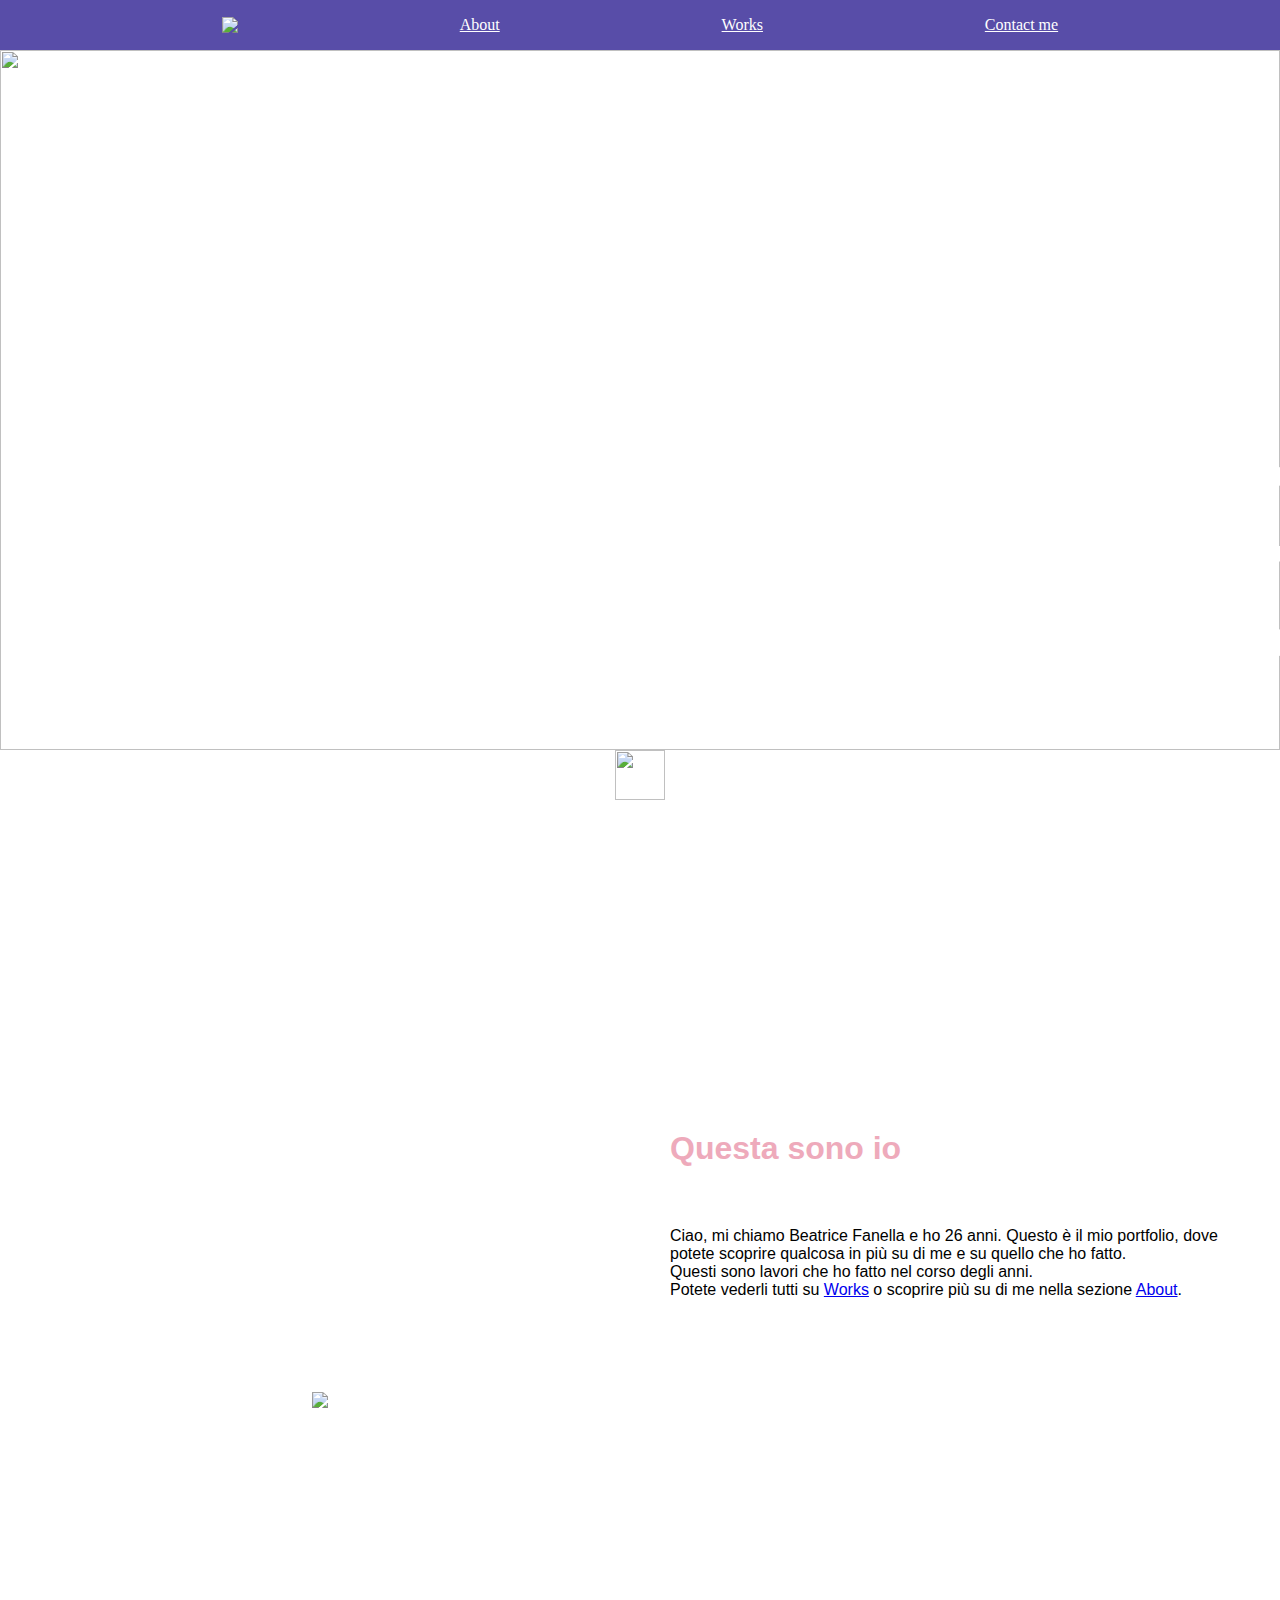
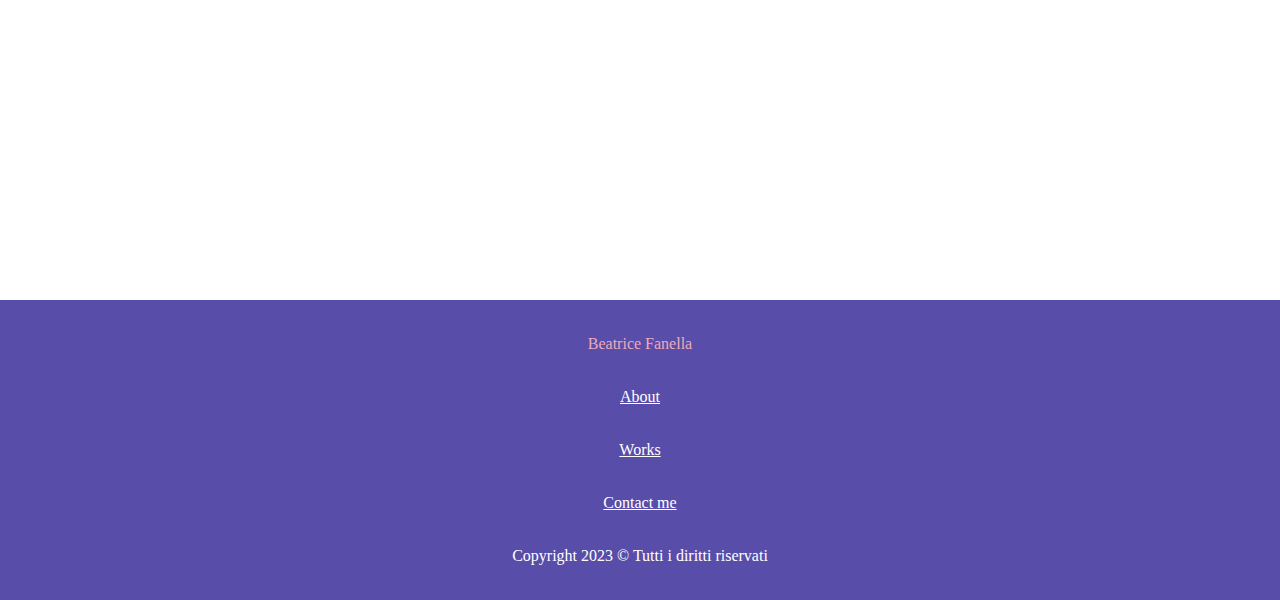
==== index.html @ 659e9cc7 "added About and Works page" ====
<!DOCTYPE html>
<html lang="en">
  <head>
    <meta charset="UTF-8" />
    <meta http-equiv="X-UA-Compatible" content="IE=edge" />
    <meta name="viewport" content="width=device-width, initial-scale=1.0" />
    <title>Beatrice</title>
    <link rel="stylesheet" href="style.css" />
  </head>
  <body>
    <div class="navbar">
      <img src="logo-sito-web-png-24.png" />

      <a href="about.html"> About </a>
      <a href="works.html"> Works</a>
      <a href="#"> Contact me </a>
    </div>
    <div class="main-picture">
      <p>Beatrice</p>
      <img src="donut end level 2 front view.png" />
    </div>
    <div class="arrow">
      <img src="arrow24px.png" />
    </div>
    <div class="main-presentation">
      <div class="presentation1">
        <img src="Screenshot_20220324-093300_Instagram.jpg" />
      </div>
      <div class="presentation2">
        <h1>Questa sono io</h1>
        <p>
          Ciao, mi chiamo Beatrice Fanella e ho 26 anni. Questo è il mio
          portfolio, dove potete scoprire qualcosa in più su di me e su quello
          che ho fatto. <br />
          Questi sono lavori che ho fatto nel corso degli anni. <br />
          Potete vederli tutti su <a href="works.html"> Works</a> o scoprire più
          su di me nella sezione <a href="about.html"> About</a>.
        </p>
      </div>
    </div>
    <div class="footer">
      <p>Beatrice Fanella</p>
      <a href="about.html"> About </a>
      <a href="#"> Works </a>
      <a href="#"> Contact me </a>
      <p style="color: white">Copyright 2023 © Tutti i diritti riservati</p>
    </div>
  </body>
</html>
---- style.css ----
* {
  padding: 0;
  margin: 0;
}
.navbar {
  background-color: #584da8;
  width: 100%;
  height: 50px;
  display: flex;
  flex-direction: row;
  justify-content: space-evenly;
  align-items: center;
}
.navbar > a {
  color: white;
}
.navbar > p {
  color: white;
}

.main-picture {
  background-color: white;
  width: 100%;
  height: 700px;
  position: relative;
}
.main-picture > img {
  object-fit: cover;
  width: 100%;
  height: 100%;
}
.main-picture > p {
  position: absolute;
  bottom: 0px;
  left: 50px;
  font-size: 400px;
  color: white;
}
.arrow {
  width: 100%;
  display: flex;
  flex-direction: row;
  justify-content: space-evenly;
  align-items: center;
}
.arrow > img {
  width: 50px;
  height: 50px;
}
.main-presentation {
  width: 100%;
  height: 600px;
  display: flex;
  padding-top: 300px;
  padding-bottom: 200px;
}
.presentation1 {
  width: 50%;
  height: 600px;
  display: flex;
  justify-content: center;
  align-items: center;
}
.presentation2 {
  width: 50%;
  height: 600px;
}
.presentation1 > img {
  max-width: 100%;
  max-height: 100%;
  object-fit: cover;
}
.presentation2 > h1 {
  color: #eeaabb;
  padding: 30px;
}
.presentation2 > p {
  padding: 30px;
  /* border: 1px solid #eeaabb;
  padding-right: 30px; */
}
.footer {
  background-color: #584da8;
  width: 100%;
  height: 300px;
  display: flex;
  flex-direction: column;
  justify-content: space-evenly;
  align-items: center;
}
.footer > a {
  color: white;
}
.footer > p {
  color: #eeaabb;
}
.about-section {
  width: 100%;
  height: 600px;
  padding-top: 40px;
  border: 1px solid red;
  display: flex;
}
.about-section-1 {
  width: 50%;
  height: 600px;
  display: flex;
  justify-content: space-evenly;
}
.about-section-2 {
  width: 50%;
  padding: 30px;
}
.about-section-1 > img {
  position: relative;
}
.decoration {
  position: absolute;
  width: 50px;
  height: 50px;
  background-color: #eeaabb;
  top: 670px;
  left: 560px;
}
h1 {
  color: #eeaabb;
}
p,
h1 {
  font-family: sans-serif;
}
.main-picture > p {
  font-family: serif;
}
.footer > p {
  font-family: serif;
}
.work-section {
  width: 100%;
  height: 100%;
  border: 1px solid red;
  display: flex;
  flex-direction: column;
  justify-content: space-evenly;
  align-items: center;
  padding: 10px;
}
.work-section > img {
  width: 50%;
  height: 50%;
}
.work-section > p {
  padding-top: 10px;
  padding-bottom: 10px;
}
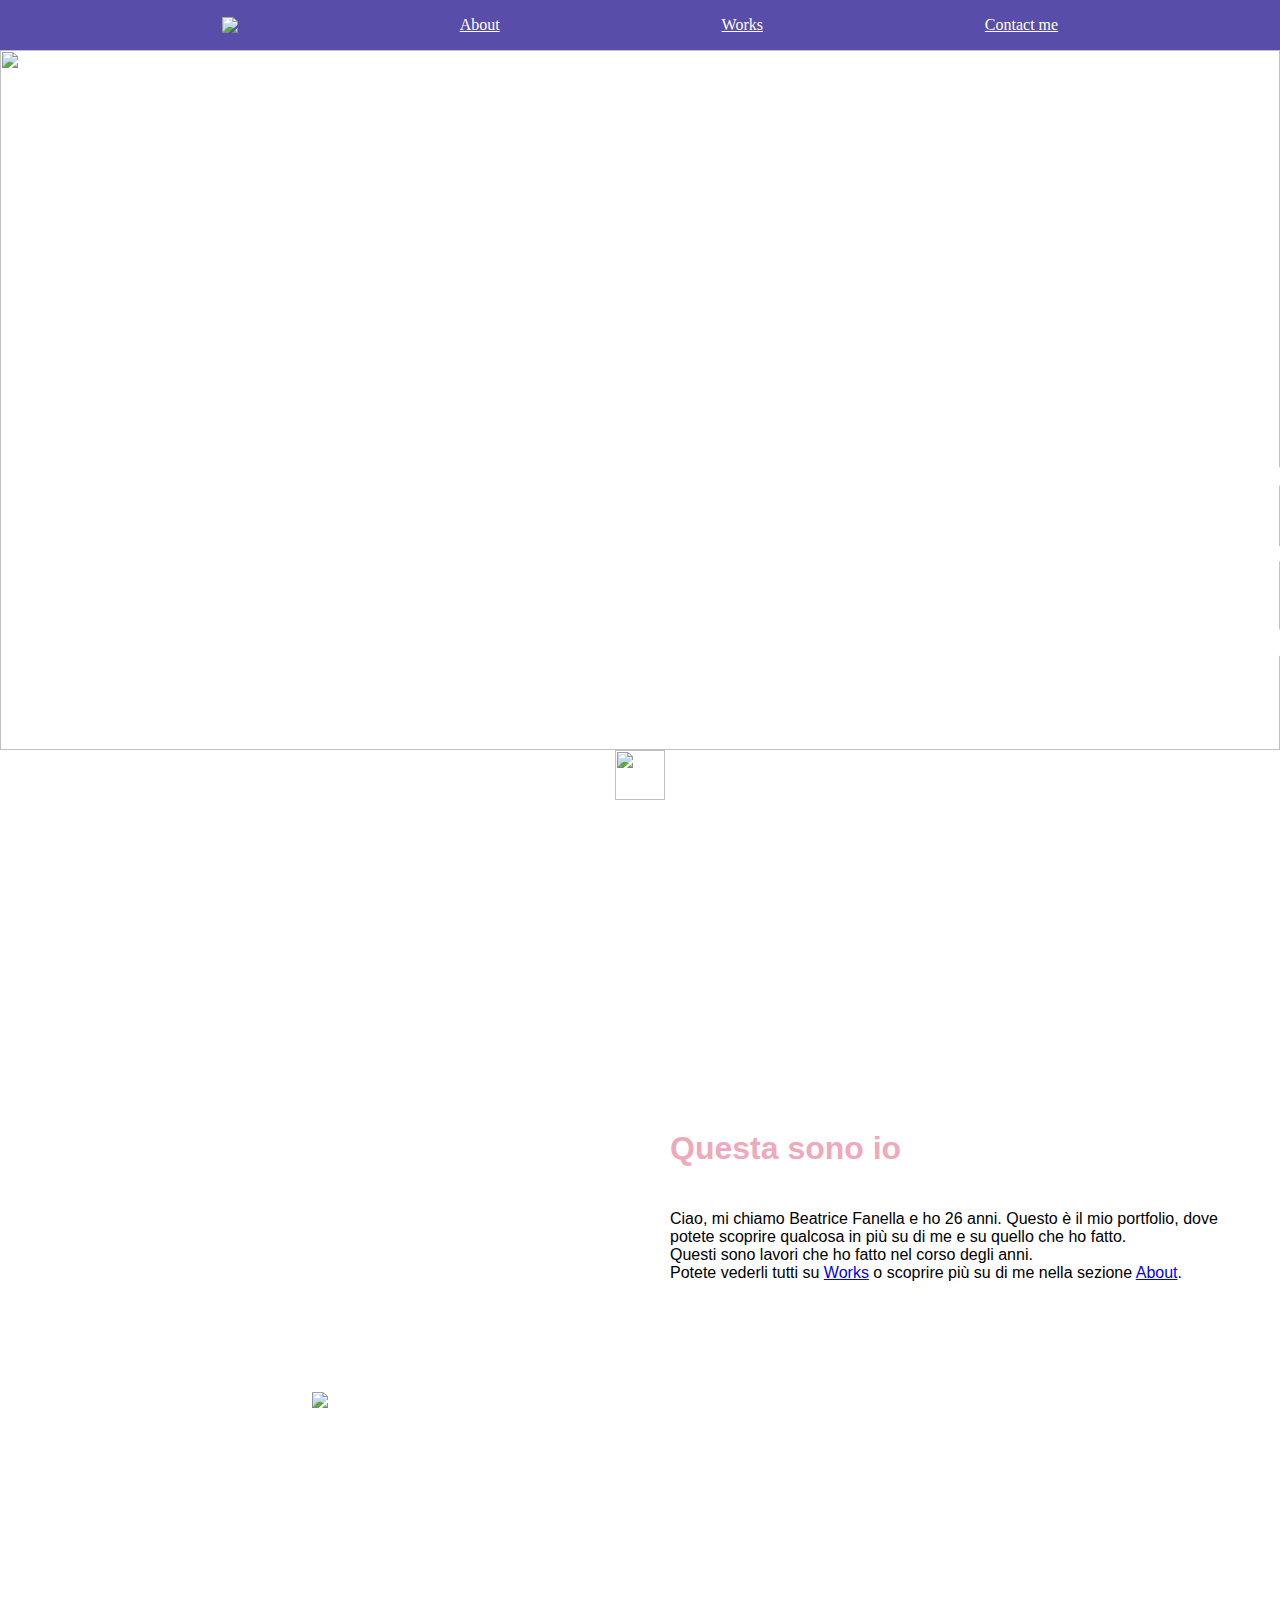
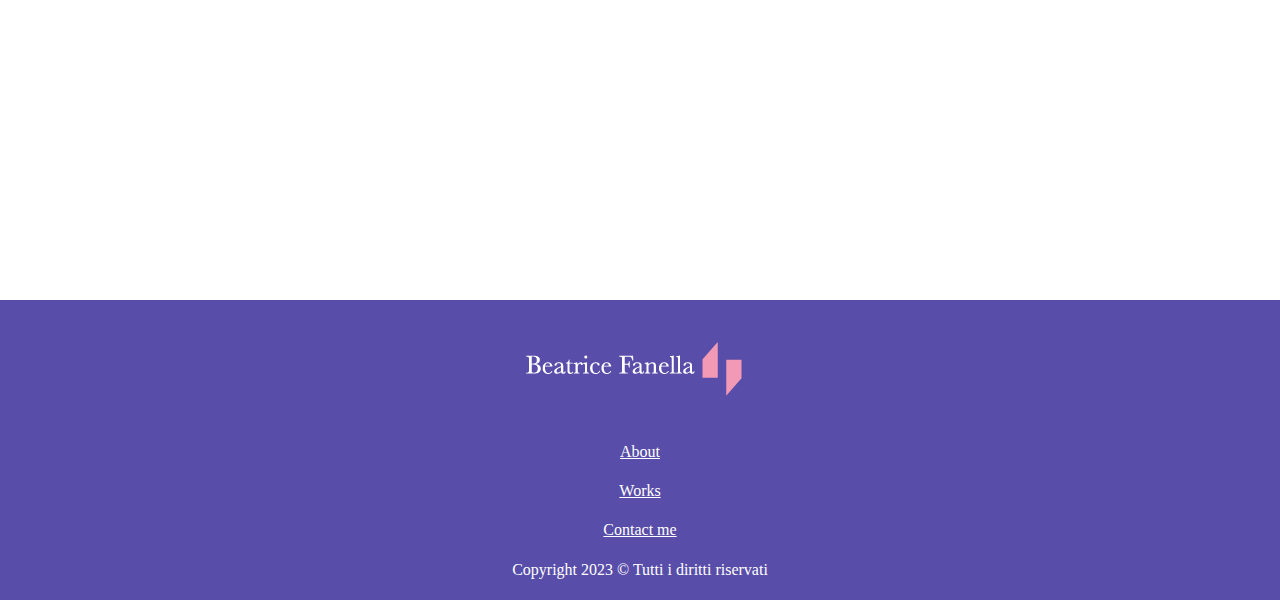
==== commit 11168951: "added readme + added Contact me page (unfinished)" ====
--- a/index.html
+++ b/index.html
@@ -10,10 +10,9 @@
   <body>
     <div class="navbar">
       <img src="logo-sito-web-png-24.png" />
-
       <a href="about.html"> About </a>
       <a href="works.html"> Works</a>
-      <a href="#"> Contact me </a>
+      <a href="contactme.html"> Contact me </a>
     </div>
     <div class="main-picture">
       <p>Beatrice</p>
@@ -39,7 +38,7 @@
       </div>
     </div>
     <div class="footer">
-      <p>Beatrice Fanella</p>
+      <img src="logo-sito-web-per-web.png" />
       <a href="about.html"> About </a>
       <a href="#"> Works </a>
       <a href="#"> Contact me </a>
--- a/style.css
+++ b/style.css
@@ -98,8 +98,8 @@
   width: 100%;
   height: 600px;
   padding-top: 40px;
-  border: 1px solid red;
-  display: flex;
+  display: flex;
+  padding-bottom: 100px;
 }
 .about-section-1 {
   width: 50%;
@@ -122,6 +122,9 @@
   top: 670px;
   left: 560px;
 }
+.about-section-2 > p {
+  max-width: 75%;
+}
 h1 {
   color: #eeaabb;
 }
@@ -138,7 +141,6 @@
 .work-section {
   width: 100%;
   height: 100%;
-  border: 1px solid red;
   display: flex;
   flex-direction: column;
   justify-content: space-evenly;
@@ -153,3 +155,56 @@
   padding-top: 10px;
   padding-bottom: 10px;
 }
+.main-section-cm {
+  width: 100%;
+  /* height: 600px; */
+  border: 1px solid red;
+  display: flex;
+  padding-top: 30px;
+}
+.cm-form {
+  width: 50%;
+  display: flex;
+  flex-direction: column;
+  justify-content: space-evenly;
+  padding: 30px;
+  border: 1px solid blue;
+}
+.cm-form > input,
+h1 {
+  width: 50%;
+  height: 20px;
+}
+.cm-image {
+  width: 50%;
+  height: 600px;
+  display: flex;
+  justify-content: space-evenly;
+  align-items: center;
+  border: 1px solid green;
+}
+.cm-form > textarea {
+  width: 50%;
+  height: 50px;
+}
+.cm-form > button {
+  width: 50px;
+  height: 30px;
+  background-color: #584da8;
+  color: white;
+  cursor: pointer;
+}
+.cm-image > img {
+  max-width: 50%;
+  max-height: 70%;
+  border: 1px solid black;
+}
+.cm-icons {
+  border: 1px solid crimson;
+  display: flex;
+  flex-direction: row;
+  justify-content: space-evenly;
+  align-items: center;
+  padding-top: 30px;
+  padding-bottom: 30px;
+}
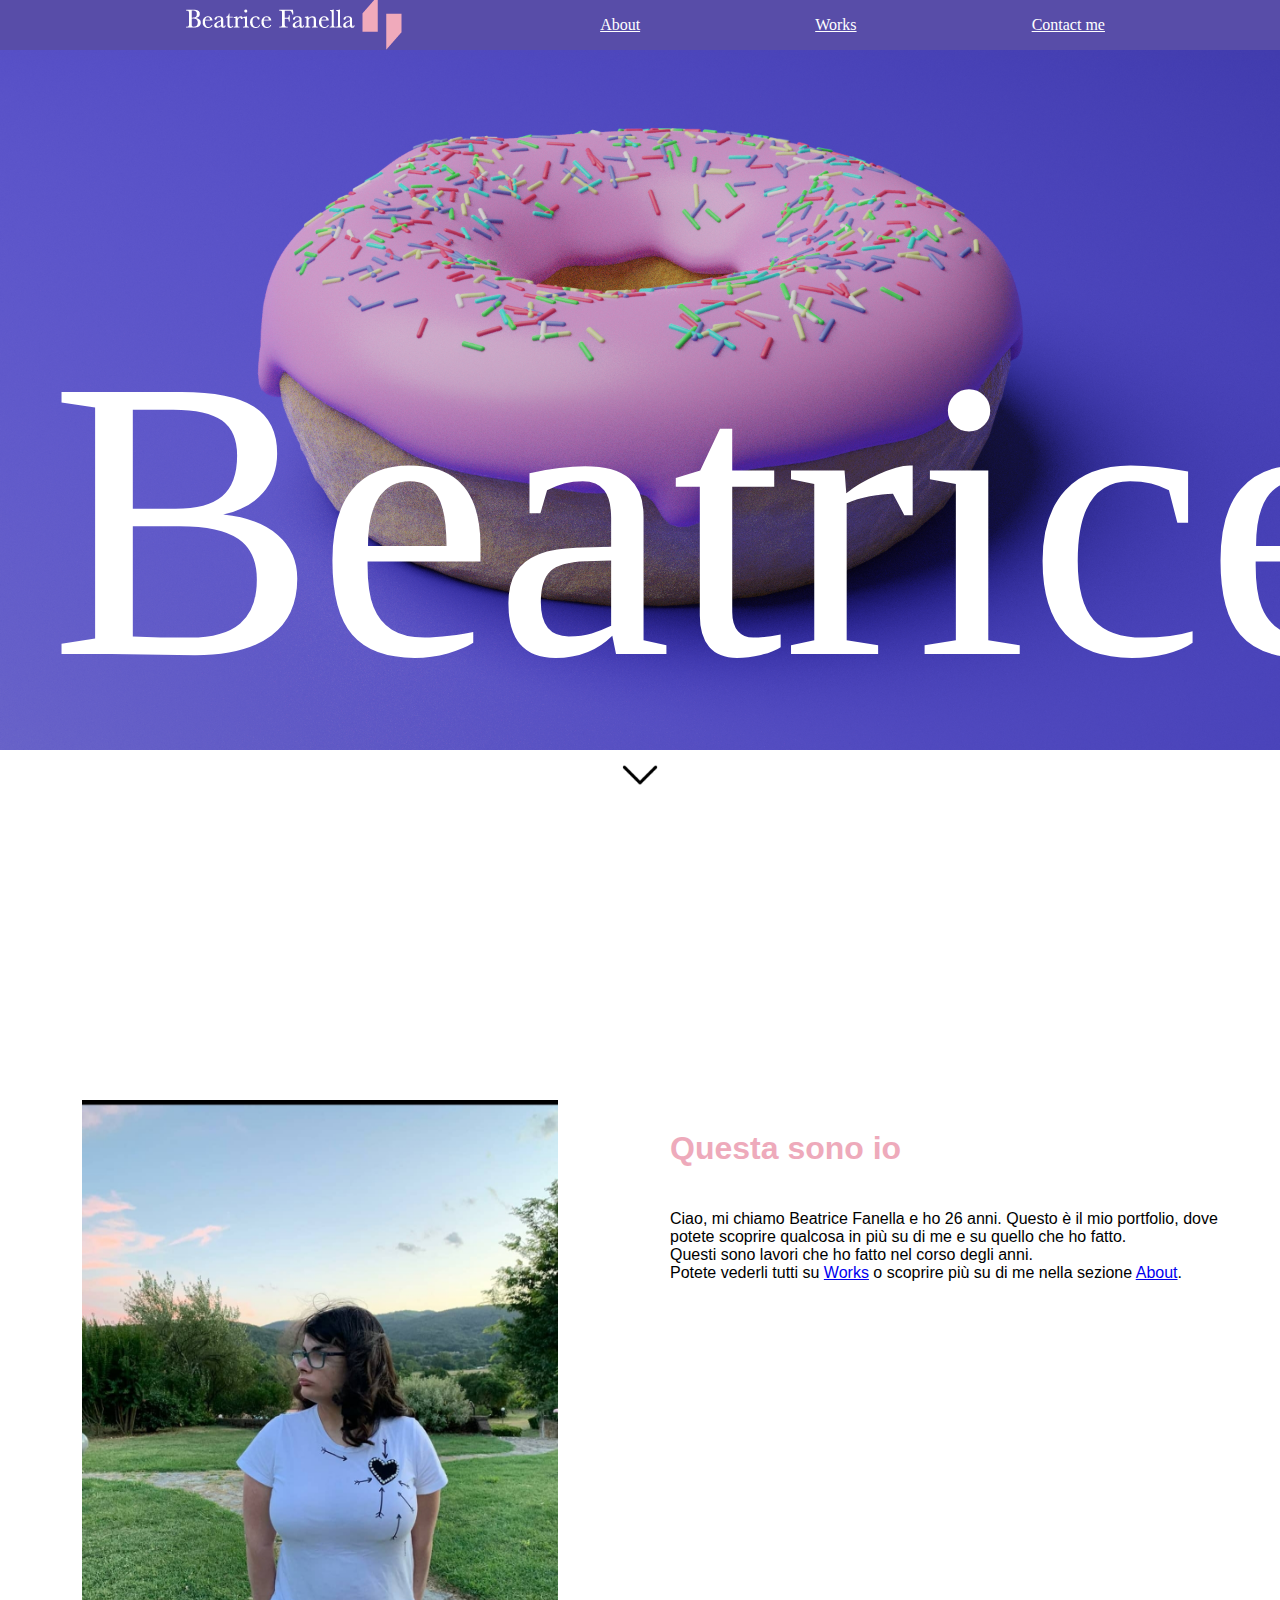
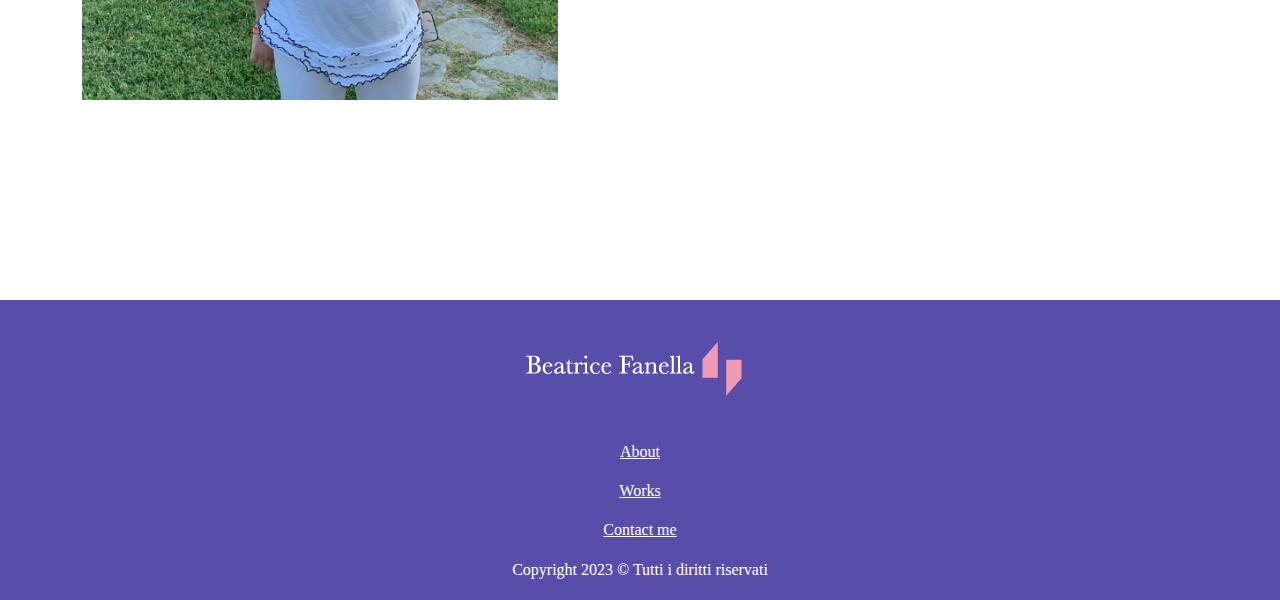
==== commit 5a1329c5: "updated navbar + created folders + fixed credits section" ====
--- a/index.html
+++ b/index.html
@@ -9,21 +9,21 @@
   </head>
   <body>
     <div class="navbar">
-      <img src="logo-sito-web-png-24.png" />
+      <img src="Icons/logo-sito-web-png-24.png" />
       <a href="about.html"> About </a>
       <a href="works.html"> Works</a>
       <a href="contactme.html"> Contact me </a>
     </div>
     <div class="main-picture">
       <p>Beatrice</p>
-      <img src="donut end level 2 front view.png" />
+      <img src="Images/donut end level 2 front view.png" />
     </div>
     <div class="arrow">
-      <img src="arrow24px.png" />
+      <img src="Icons/arrow24px.png" />
     </div>
     <div class="main-presentation">
       <div class="presentation1">
-        <img src="Screenshot_20220324-093300_Instagram.jpg" />
+        <img src="Images/Screenshot_20220324-093300_Instagram.jpg" />
       </div>
       <div class="presentation2">
         <h1>Questa sono io</h1>
@@ -38,10 +38,10 @@
       </div>
     </div>
     <div class="footer">
-      <img src="logo-sito-web-per-web.png" />
+      <img src="Icons//logo-sito-web-per-web.png" />
       <a href="about.html"> About </a>
-      <a href="#"> Works </a>
-      <a href="#"> Contact me </a>
+      <a href="works.html"> Works </a>
+      <a href="contactme.html"> Contact me </a>
       <p style="color: white">Copyright 2023 © Tutti i diritti riservati</p>
     </div>
   </body>
--- a/style.css
+++ b/style.css
@@ -96,31 +96,40 @@
 }
 .about-section {
   width: 100%;
-  height: 600px;
+  min-height: 600px;
   padding-top: 40px;
   display: flex;
   padding-bottom: 100px;
 }
+
+@media only screen and (max-width: 768px) {
+  .about-section {
+    flex-direction: column;
+  }
+}
 .about-section-1 {
   width: 50%;
   height: 600px;
   display: flex;
   justify-content: space-evenly;
+  position: relative;
 }
 .about-section-2 {
   width: 50%;
   padding: 30px;
 }
+
 .about-section-1 > img {
-  position: relative;
+  object-fit: cover;
+  width: 100%;
 }
 .decoration {
   position: absolute;
   width: 50px;
   height: 50px;
   background-color: #eeaabb;
-  top: 670px;
-  left: 560px;
+  bottom: -25px;
+  right: -25px;
 }
 .about-section-2 > p {
   max-width: 75%;
@@ -158,7 +167,6 @@
 .main-section-cm {
   width: 100%;
   /* height: 600px; */
-  border: 1px solid red;
   display: flex;
   padding-top: 30px;
 }
@@ -167,8 +175,7 @@
   display: flex;
   flex-direction: column;
   justify-content: space-evenly;
-  padding: 30px;
-  border: 1px solid blue;
+  padding-left: 65px;
 }
 .cm-form > input,
 h1 {
@@ -181,7 +188,6 @@
   display: flex;
   justify-content: space-evenly;
   align-items: center;
-  border: 1px solid green;
 }
 .cm-form > textarea {
   width: 50%;
@@ -200,11 +206,44 @@
   border: 1px solid black;
 }
 .cm-icons {
-  border: 1px solid crimson;
   display: flex;
   flex-direction: row;
   justify-content: space-evenly;
   align-items: center;
   padding-top: 30px;
   padding-bottom: 30px;
-}
+  max-width: 50%;
+}
+.cm-icons > img {
+  width: 50%;
+}
+.credits {
+  background-color: white;
+  padding: 5px;
+  border-radius: 5px;
+}
+.cm-footer {
+  display: flex;
+  flex-direction: row;
+  justify-content: flex-start;
+}
+.cm-footer-1 {
+  display: flex;
+  flex-direction: column;
+  justify-content: space-evenly;
+  align-items: center;
+  width: 50%;
+  height: 300px;
+}
+.cm-footer-2 {
+  display: flex;
+  justify-content: space-evenly;
+  align-items: center;
+}
+.cm-footer-1 > p {
+  color: #eeaabb;
+  font-family: serif;
+}
+.cm-footer-1 > a {
+  color: white;
+}
